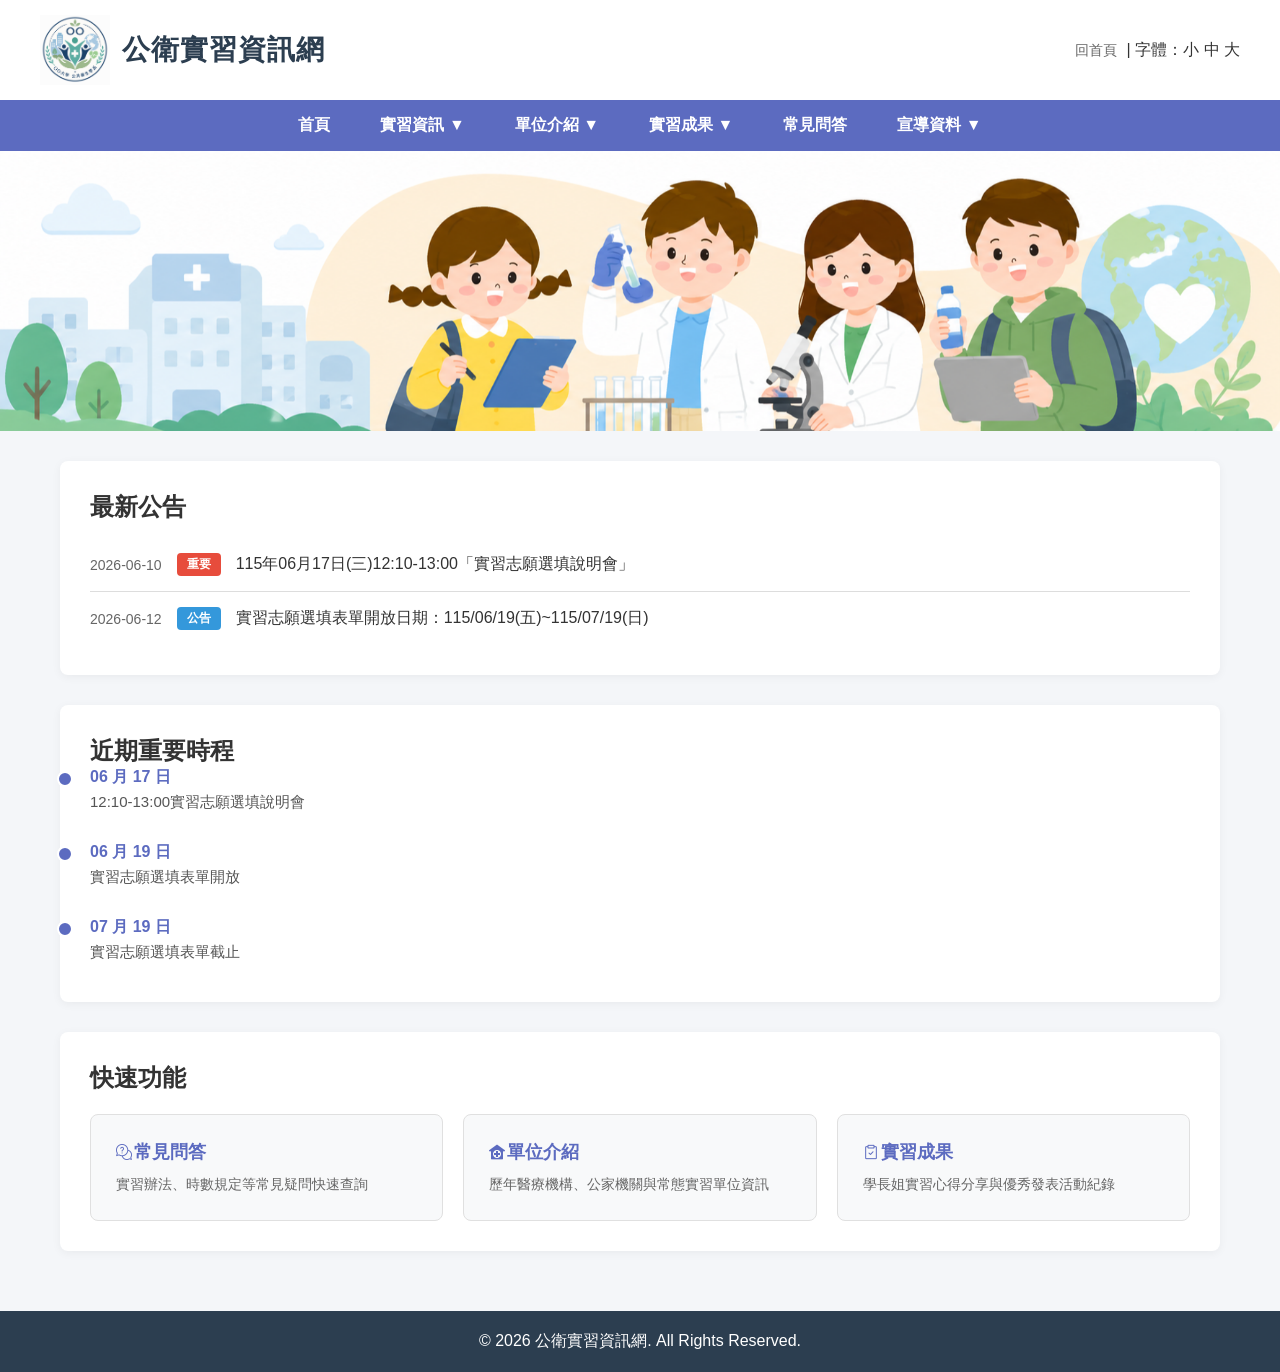
==== index.html @ 9ad4f48d "新增實習資訊網" ====
<!DOCTYPE html>
<html lang="zh-Hant">

<head>
    <meta charset="UTF-8">
    <meta name="viewport" content="width=device-width, initial-scale=1.0">
    <title>公衛實習資訊網</title>
    <link rel="stylesheet" href="./css/style.css">
    <link href="https://fonts.googleapis.com/icon?family=Material+Icons" rel="stylesheet">
</head>

<body>

    <div class="carousel-container">
        <div class="carousel-slide">
            <img src="./images/banner1.png" alt="實習 Banner 1">
            <img src="./images/banner2.png" alt="實習 Banner 2">
            <img src="./images/banner3.png" alt="實習 Banner 3">
        </div>
    </div>

    <main class="container">

        <section class="info-section">
            <h2>最新公告</h2>
            <div class="announcement-container">
                <div class="news-item">
                    <span class="news-date">2026-06-10</span>
                    <span class="news-category tag-important">重要</span>
                    <a href="#" class="news-title">115年06月17日(三)12:10-13:00「實習志願選填說明會」</a>
                </div>
                <div class="news-item">
                    <span class="news-date">2026-06-12</span>
                    <span class="news-category tag-normal">公告</span>
                    <a href="#" class="news-title">實習志願選填表單開放日期：115/06/19(五)~115/07/19(日)</a>
                </div>
            </div>
        </section>

        <section class="info-section">
            <h2>近期重要時程</h2>
            <div class="timeline-node">
                <div class="node-date">06 月 17 日</div>
                <div class="node-content">12:10-13:00實習志願選填說明會</div>
            </div>
            <div class="timeline-node">
                <div class="node-date">06 月 19 日</div>
                <div class="node-content">實習志願選填表單開放</div>
            </div>
            <div class="timeline-node">
                <div class="node-date">07 月 19 日</div>
                <div class="node-content">實習志願選填表單截止</div>
            </div>
        </section>

        <section class="info-section">
            <h2>快速功能</h2>
            <div class="quick-grid">
                <a href="faq.html" class="quick-card">
                    <h3><img src="./images/help.png" alt="faqIcon" class="card-icon">
                        常見問答
                    </h3>
                    <p>實習辦法、時數規定等常見疑問快速查詢</p>
                </a>
                <a href="org_info.html" class="quick-card">
                    <h3><img src="./images/pharmacy.png" alt="orgIcon" class="card-icon">
                        單位介紹
                    </h3>
                    <p>歷年醫療機構、公家機關與常態實習單位資訊</p>
                </a>
                <a href="senior_ep.html" class="quick-card">
                    <h3><img src="./images/checklist.png" alt="epIcon" class="card-icon">
                        實習成果
                    </h3>
                    <p>學長姐實習心得分享與優秀發表活動紀錄</p>
                </a>
            </div>
        </section>

    </main>

    <script src="./js/main.js"></script>
</body>

</html>
---- css/style.css ----
/* ==========================================================================
   1. 全域重設與基本樣式
   ========================================================================== */
* {
    box-sizing: border-box;
    margin: 0;
    padding: 0;
}

body {
    font-family: "Microsoft JhengHei", Arial, sans-serif;
    background-color: #f4f6f9;
    color: #333;
}

.container {
    max-width: 1200px;
    margin: 30px auto;
    padding: 0 20px;
}

/* ==========================================================================
   2. 頁首與導覽列區塊 (Header & Navbar)
   ========================================================================== */
/* 頂部工具列與 Logo */
.header-top {
    display: flex;
    justify-content: space-between;
    align-items: center;
    padding: 15px 40px;
    background-color: #fff;
    /* max-width: 1200px; margin: 0 auto; width: 100% *//* 如果希望 Logo 的左側邊界，跟下面「最新公告」的左側完全對齊，
       可以把這行打開限制寬度跟下面一樣： */
}

.logo {
    font-size: 24px;
    font-weight: bold;
    color: #2c3e50;
}

/* 控制 Logo 圖片的樣式 */
.logo-img {
    height: 70px;
    width: auto;
    /* 寬度自動，避免壓扁 */
    display: block;
}

.logo a {
    display: flex;
    align-items: center;
    gap: 12px;
    text-decoration: none;
}

.logo-text {
    font-size: 28px;
    font-weight: bold;
    color: #2c3e50;
    letter-spacing: 1px;
}

.top-tools a {
    text-decoration: none;
    color: #666;
    margin: 0 5px;
    font-size: 14px;
}

/* 主導覽列背景 */
.main-nav {
    background-color: #5c6bc0;
}

.nav-menu {
    list-style: none;
    display: flex;
    justify-content: center;
    /* 選單置中 */
}

.nav-menu>li {
    position: relative;
    /* 讓子選單相對這個母項目定位 */
}

.nav-menu>li>a {
    display: block;
    padding: 15px 25px;
    color: white;
    text-decoration: none;
    font-size: 16px;
    font-weight: bold;
    transition: background 0.3s;
}

.nav-menu>li>a:hover {
    background-color: #3f51b5;
}

/* --- 下拉選單核心 --- */
.dropdown-content {
    display: none;
    /* 預設隱藏 */
    position: absolute;
    /* 絕對定位，飄在畫面上方 */
    background-color: white;
    min-width: 180px;
    box-shadow: 0px 8px 16px rgba(0, 0, 0, 0.15);
    z-index: 999;
    /* 確保不會被下方內容遮擋 */
    list-style: none;
    border-top: 3px solid #3f51b5;
}

.dropdown-content li a {
    color: #333;
    padding: 12px 16px;
    text-decoration: none;
    display: block;
    font-size: 14px;
    border-bottom: 1px dashed #eee;
}

.dropdown-content li a:hover {
    background-color: #f5f5f5;
    color: #3f51b5;
}

/* 當滑鼠移到 .dropdown 項目上時，顯示下拉選單 */
.dropdown:hover .dropdown-content {
    display: block;
}

/* ==========================================================================
   CSS 自動圖片輪播效果 (動態 Banner)
   ========================================================================== */
.carousel-container {
    width: 100%;
    max-width: 1900px;
    margin: 0 auto 30px auto;
    overflow: hidden;
    position: relative;
    background-color: #eef2f7;
}

.carousel-slide {
    display: flex;
    width: 100%;              
    height: 280px;             
    animation: slideAnimation 12s infinite ease-in-out;   /* 12秒一輪，無限循環 */
}

.carousel-slide img {
    width: 100%;         
    min-width: 100%;
    flex-shrink: 0;
    height: 100%;
    object-fit: cover;     
    display: block;
}

/* 輪播動畫時間軸控制 (每張圖停留約 3~4 秒並平滑淡移) */
@keyframes slideAnimation {
    0%, 28% { transform: translateX(0); }          /* 第一張圖 */
    33%, 61% { transform: translateX(-100%); }  /* 第二張圖 */
    66%, 95% { transform: translateX(-200%); }  /* 第三張圖 */
    100% { transform: translateX(0); }             /* 回到第一張 */
}

/* RWD 手機版微調：讓輪播圖在手機上高度縮小，比例更漂亮 */
@media screen and (max-width: 768px) {
    .carousel-slide {
        height: 220px; 
    }
    .logo-text {
        font-size: 18px; /* 手機版網站名稱變小，避免擠爆 */
    }
}



/* ==========================================================================
   3. 首頁內文與各專區排版 (Index Page Sections)
   ========================================================================== */

/* Hero Banner 區 */
.hero-section {
    background: linear-gradient(135deg, #a1c4fd 0%, #c2e9fb 100%);
    text-align: center;
    padding: 60px 20px;
    margin-bottom: 30px;
}

/* 白底卡片外框（最新公告、時程、快速功能的共用外殼） */
.info-section {
    background: white;
    padding: 30px;
    border-radius: 8px;
    box-shadow: 0 2px 10px rgba(0, 0, 0, 0.05);
    margin-bottom: 30px;
}

/* --- 3A. 最新公告區樣式 --- */
.announcement-container {
    margin-top: 15px;
}

.news-item {
    display: flex;
    align-items: center;
    padding: 15px 0;
    border-bottom: 1px solid #ddd;
    flex-wrap: wrap;
    /* RWD 手機板自動換行 */
}

.news-item:last-child {
    border-bottom: none;
}

.news-date {
    color: #666;
    margin-right: 15px;
    font-size: 14px;
    font-weight: 500;
}

.news-category {
    padding: 3px 10px;
    border-radius: 4px;
    font-size: 12px;
    margin-right: 15px;
    color: white;
    font-weight: bold;
}

.tag-important {
    background-color: #e74c3c;
}

.tag-normal {
    background-color: #3498db;
}

.news-title {
    text-decoration: none;
    color: #333;
    font-size: 16px;
    flex: 1;
    /* 自動撐滿剩餘空間 */
    min-width: 250px;
    transition: color 0.2s ease;
}

.news-title:hover {
    color: #5c6bc0;
    text-decoration: underline;
}

/* --- 3B. 近期重要時程 (時間軸) 樣式 --- */
.timeline {
    border-left: 3px solid #5c6bc0;
    padding-left: 25px;
    margin-left: 10px;
    margin-top: 25px;
}

.timeline-node {
    position: relative;
    margin-bottom: 30px;
}

.timeline-node:last-child {
    margin-bottom: 10px;
}

.timeline-node::before {
    content: '';
    position: absolute;
    left: -33px;
    top: 4px;
    width: 12px;
    height: 12px;
    background-color: #5c6bc0;
    border: 2px solid white;
    border-radius: 50%;
}

.node-date {
    font-weight: bold;
    color: #5c6bc0;
    font-size: 16px;
}

.node-content {
    color: #555;
    margin-top: 5px;
    font-size: 15px;
}

/* --- 3C. 快速功能 (卡片網格) 樣式 --- */
.quick-grid {
    display: grid;
    grid-template-columns: repeat(auto-fit, minmax(280px, 1fr));
    gap: 20px;
    margin-top: 20px;
}

.quick-card {
    background-color: #f8f9fa;
    padding: 25px;
    border-radius: 8px;
    text-decoration: none;
    color: #333;
    border: 1px solid #e0e0e0;
    transition: all 0.3s ease;
}

.quick-card:hover {
    transform: translateY(-5px);
    box-shadow: 0 5px 15px rgba(0, 0, 0, 0.1);
    border-color: #5c6bc0;
    background-color: #ffffff;
}

.quick-card h3 {
    color: #5c6bc0;
    margin-bottom: 10px;
    font-size: 18px;

    /* 讓圖標與文字完美並排、水平對齊 */
    display: flex;
    align-items: center;
    /* 垂直置中對齊 */
    gap: 2px;
    /* 圖標與文字之間的呼吸間距 */
}

/* 可以微調 icon 的大小或顏色 */
.quick-card h3 .material-icon {
    font-size: 16px;
    /* 讓 icon 稍微放大一點點，與 18px 的文字更搭 */
    color: #5c6bc0;
    /* 讓 icon 顏色跟標題字一樣 */
}

/* 控制你資料夾自訂 icon 圖檔的專用樣式 */
.quick-card h3 .card-icon {
    width: 16px;
    /* 限制圖片寬度為 22px，配合字體大小 */
    height: 16px;
    /* 關鍵：限制圖片高度為 22px */
    object-fit: contain;
    /* 確保圖片縮小時維持原本比例不歪斜 */
}


.quick-card p {
    color: #666;
    font-size: 14px;
    line-height: 1.5;
}

/* ==========================================================================
   4. 頁尾區塊 (Footer)
   ========================================================================== */
footer {
    text-align: center;
    padding: 20px;
    background-color: #2c3e50;
    color: white;
    margin-top: 60px;
}

/* 預設在電腦版時，漢堡按鈕是隱藏不顯示的 */
.menu-toggle {
    display: none;
    flex-direction: column;
    cursor: pointer;
    padding: 10px;
}

.menu-toggle .bar {
    width: 25px;
    height: 3px;
    background-color: #333333;
    margin: 4px 0;
    transition: all 0.3s ease;
}

/* 當螢幕寬度小於 768px 時執行以下設定 (手機/平板版) */
@media screen and (max-width: 768px) {

    /* 讓 header-top 改成垂直排列或縮小間距 */
    .header-top {
        padding: 10px 5%;
    }

    .top-tools {
        display: none;
        /* 手機版通常會把無關緊要的小工具藏起來，保持乾淨 */
    }

    /* 讓導覽列容器有能力排版漢堡按鈕 */
    .main-nav {
        display: flex;
        justify-content: flex-end;
        /* 漢堡按鈕靠右 */
        padding: 10px 20px;
        position: relative;
    }

    /* 顯示漢堡按鈕 */
    .menu-toggle {
        display: flex;
        z-index: 1000;
    }

    /* 重塑選單：把橫向選單改成「隱藏在下方的垂直拉出式選單」 */
    .nav-menu {
        display: none;
        /* 預設先藏起來 */
        flex-direction: column;
        width: 100%;
        background-color: #5c6bc0;
        position: absolute;
        top: 100%;
        /* 剛好接在導覽列正下方 */
        left: 0;
        z-index: 998;
        box-shadow: 0px 8px 16px rgba(0, 0, 0, 0.1);
    }

    /* 當 JS 注入 'active' 類別時，選單現身！ */
    .nav-menu.active {
        display: flex;
    }

    .nav-menu>li {
        width: 100%;
        text-align: center;
    }

    .nav-menu>li>a {
        padding: 15px;
        border-bottom: 1px solid rgba(255, 255, 255, 0.1);
    }

    /* 手機版的下拉選單改為相對定位，直接塞在選單裡面展開 */
    .dropdown-content {
        position: relative;
        box-shadow: none;
        background-color: #4a54b5;
        /* 顏色稍微深一點做區隔 */
        border-top: none;
        min-width: 100%;
    }

    .dropdown-content li a {
        color: rgba(255, 255, 255, 0.8);
        border-bottom: none;
    }

    /* 加分特效：點擊漢堡按鈕時，三條線會神奇地旋轉變成「X」 */
    .menu-toggle.is-active .bar:nth-child(2) {
        opacity: 0;
        /* 中間那條線消失 */
    }

    .menu-toggle.is-active .bar:nth-child(1) {
        transform: translateY(11px) rotate(45deg);
        /* 上面那條轉 45 度 */
    }

    .menu-toggle.is-active .bar:nth-child(3) {
        transform: translateY(-11px) rotate(-45deg);
        /* 下面那條反向轉 45 度 */
    }
}
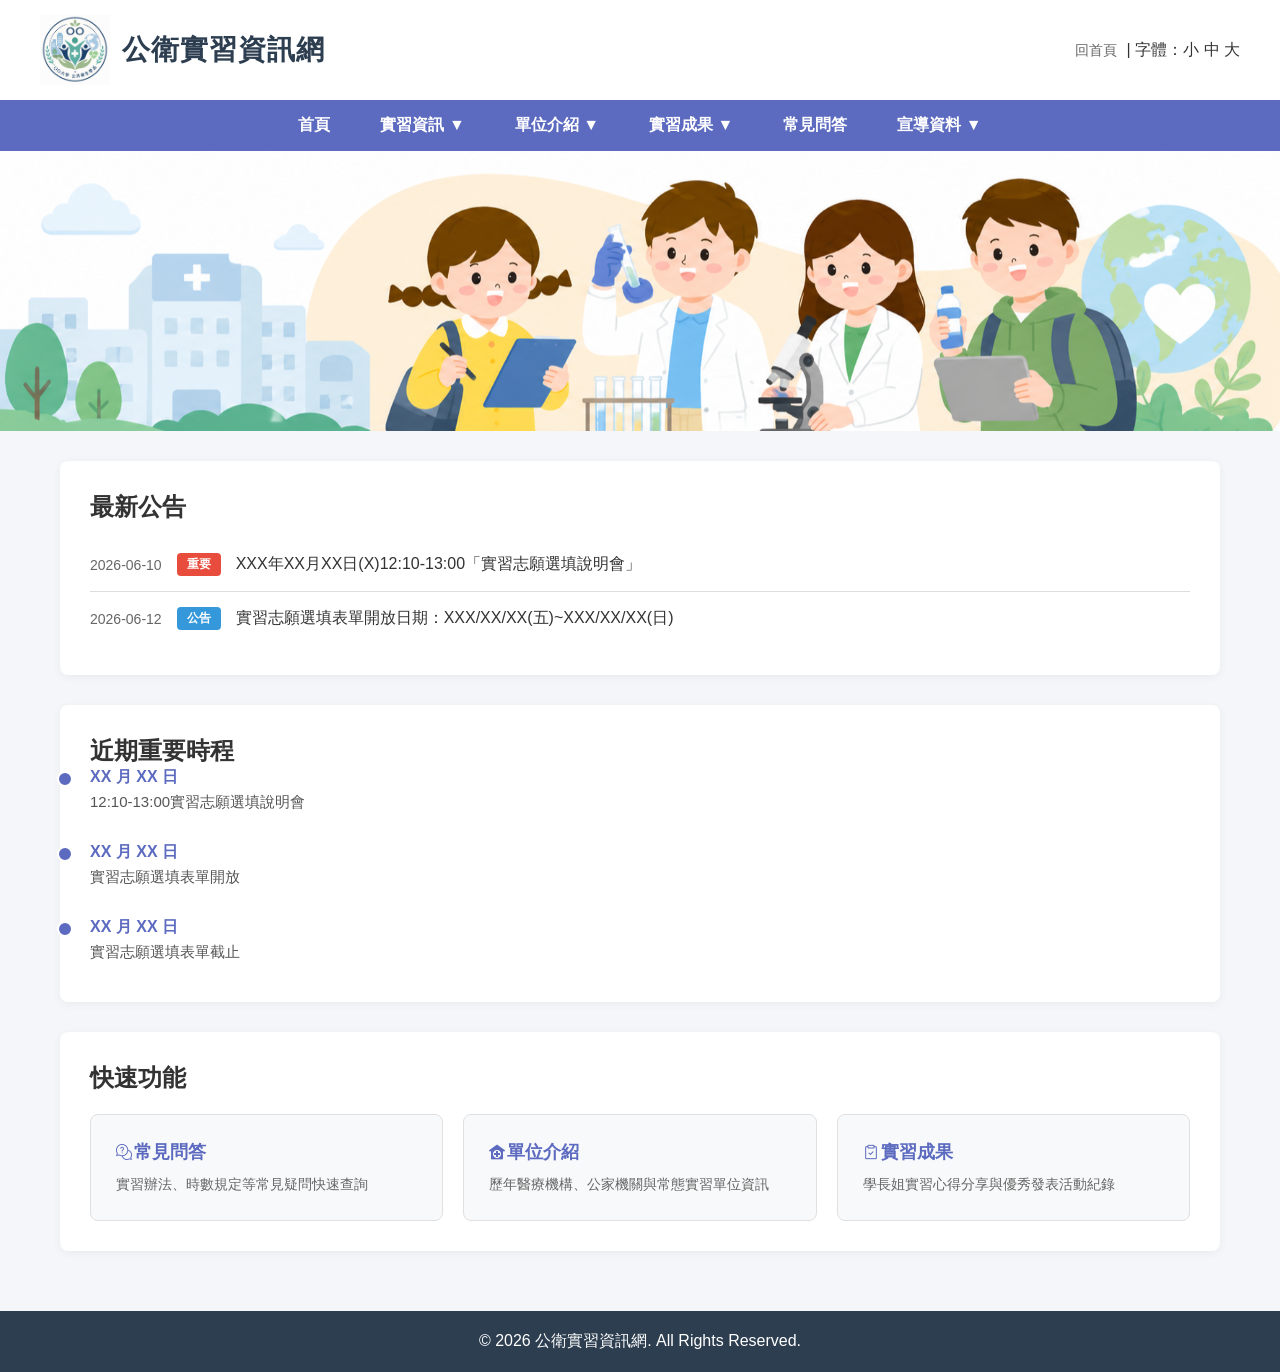
==== commit c183dd5c: "修改時程日期" ====
--- a/index.html
+++ b/index.html
@@ -27,12 +27,12 @@
                 <div class="news-item">
                     <span class="news-date">2026-06-10</span>
                     <span class="news-category tag-important">重要</span>
-                    <a href="#" class="news-title">115年06月17日(三)12:10-13:00「實習志願選填說明會」</a>
+                    <a href="#" class="news-title">XXX年XX月XX日(X)12:10-13:00「實習志願選填說明會」</a>
                 </div>
                 <div class="news-item">
                     <span class="news-date">2026-06-12</span>
                     <span class="news-category tag-normal">公告</span>
-                    <a href="#" class="news-title">實習志願選填表單開放日期：115/06/19(五)~115/07/19(日)</a>
+                    <a href="#" class="news-title">實習志願選填表單開放日期：XXX/XX/XX(五)~XXX/XX/XX(日)</a>
                 </div>
             </div>
         </section>
@@ -40,15 +40,15 @@
         <section class="info-section">
             <h2>近期重要時程</h2>
             <div class="timeline-node">
-                <div class="node-date">06 月 17 日</div>
+                <div class="node-date"> XX 月 XX 日 </div>
                 <div class="node-content">12:10-13:00實習志願選填說明會</div>
             </div>
             <div class="timeline-node">
-                <div class="node-date">06 月 19 日</div>
+                <div class="node-date"> XX 月 XX 日 </div>
                 <div class="node-content">實習志願選填表單開放</div>
             </div>
             <div class="timeline-node">
-                <div class="node-date">07 月 19 日</div>
+                <div class="node-date"> XX 月 XX 日 </div>
                 <div class="node-content">實習志願選填表單截止</div>
             </div>
         </section>
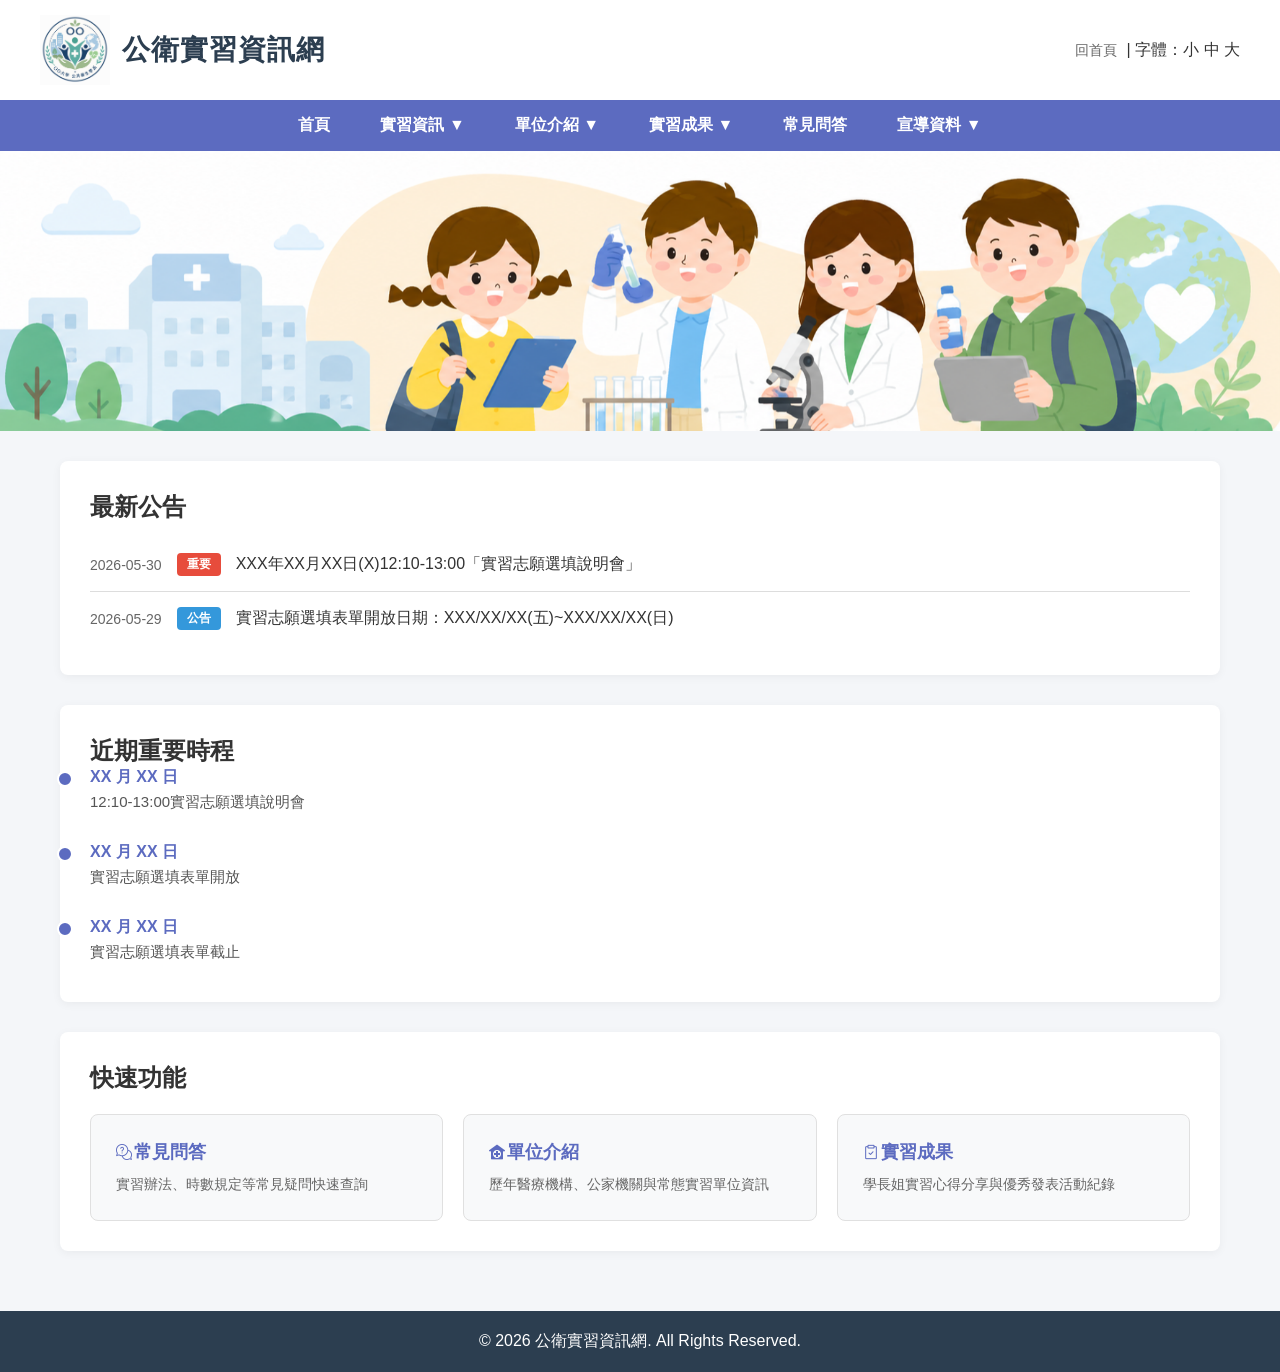
==== commit e36efea2: "增加宣導資料頁面" ====
--- a/index.html
+++ b/index.html
@@ -25,12 +25,12 @@
             <h2>最新公告</h2>
             <div class="announcement-container">
                 <div class="news-item">
-                    <span class="news-date">2026-06-10</span>
+                    <span class="news-date">2026-05-30</span>
                     <span class="news-category tag-important">重要</span>
                     <a href="#" class="news-title">XXX年XX月XX日(X)12:10-13:00「實習志願選填說明會」</a>
                 </div>
                 <div class="news-item">
-                    <span class="news-date">2026-06-12</span>
+                    <span class="news-date">2026-05-29</span>
                     <span class="news-category tag-normal">公告</span>
                     <a href="#" class="news-title">實習志願選填表單開放日期：XXX/XX/XX(五)~XXX/XX/XX(日)</a>
                 </div>
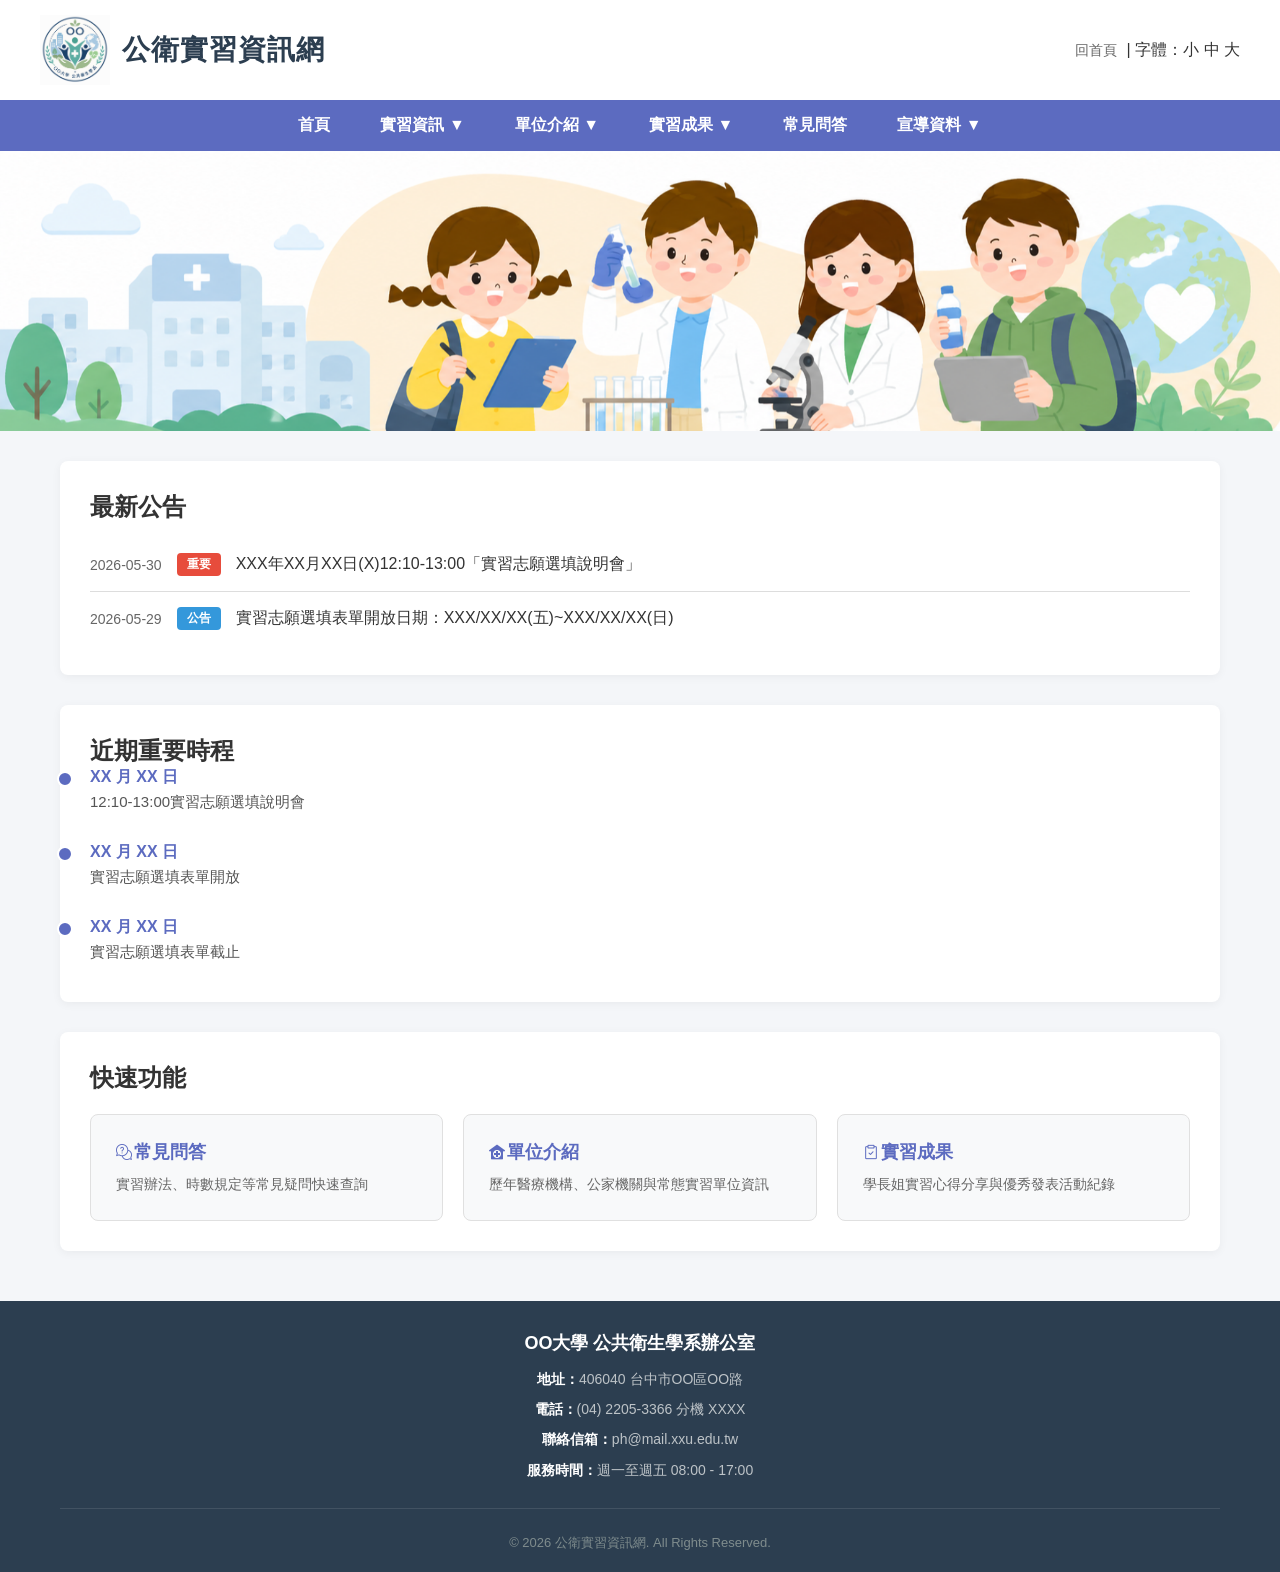
==== commit 27608fe9: "更新全域回到頂部按鈕" ====
--- a/index.html
+++ b/index.html
@@ -80,6 +80,7 @@
     </main>
 
     <script src="./js/main.js"></script>
+
 </body>
 
 </html>
--- a/css/style.css
+++ b/css/style.css
@@ -479,3 +479,102 @@
         /* 下面那條反向轉 45 度 */
     }
 }
+
+/* ==========================================================================
+   頁尾精美樣式 (Footer Styles)
+   ========================================================================== */
+.site-footer {
+    background-color: #2c3e50; /* 深藍灰色背景 */
+    color: #ecf0f1;            /* 淺灰色文字 */
+    padding: 30px 0 20px 0;
+    margin-top: 50px;
+    font-family: "Microsoft JhengHei", sans-serif;
+}
+
+.footer-container {
+    max-width: 1200px;
+    margin: 0 auto;
+    padding: 0 20px;
+}
+
+.footer-info {
+    margin-bottom: 25px;
+    border-bottom: 1px solid rgba(255, 255, 255, 0.1);
+    padding-bottom: 20px;
+}
+
+.footer-info h4 {
+    font-size: 18px;
+    color: #fff;
+    margin-bottom: 12px;
+    font-weight: bold;
+}
+
+.footer-info p {
+    font-size: 14px;
+    line-height: 1.8;
+    color: #bdc3c7;
+    margin-bottom: 5px;
+}
+
+.footer-info p span {
+    color: #fff; /* 項目標籤高亮 */
+    font-weight: bold;
+}
+
+.footer-bottom {
+    text-align: center;
+    font-size: 13px;
+    color: #7f8c8d;
+}
+
+/* ==========================================================================
+   全域固定定位：回到頂部按鈕 (Scroll to Top Button)
+   ========================================================================== */
+.scroll-top-btn {
+    position: fixed;
+    bottom: 30px;
+    right: 30px;
+    width: 45px;
+    height: 45px;
+    background-color: #5c6bc0;
+    color: #fff;
+    border: none;
+    border-radius: 50%;
+    font-size: 20px;
+    cursor: pointer;
+    box-shadow: 0 4px 10px rgba(0, 0, 0, 0.2);
+    
+    /* 預設隱藏並微微向下位移，準備做淡入上浮動畫 */
+    opacity: 0;
+    visibility: hidden;
+    transform: translateY(10px);
+    
+    /* 核心排版：讓內部的 Material Icon 完美置中 */
+    display: flex;
+    align-items: center;
+    justify-content: center;
+    
+    /* 滑順的過渡動畫 */
+    transition: all 0.3s ease;
+    z-index: 999; /* 確保按鈕不會被網頁其他圖表或卡片遮擋 */
+}
+
+/* 鼠標懸停（Hover）時的微互動特效 */
+.scroll-top-btn:hover {
+    background-color: #34495e; /* 微幅變亮 */
+    transform: translateY(-2px); /* 向上懸浮感 */
+    box-shadow: 0 6px 15px rgba(0, 0, 0, 0.3);
+}
+
+/* 當 JS 偵測到捲動高度，注入 .show 類別時的顯示樣式 */
+.scroll-top-btn.show {
+    opacity: 1;
+    visibility: visible;
+    transform: translateY(0); /* 回歸原位，達成淡入且往上冒出的視覺感 */
+}
+
+/* 確保內部的 Material Icons 大小適中 */
+.scroll-top-btn .material-icons {
+    font-size: 24px;
+}
